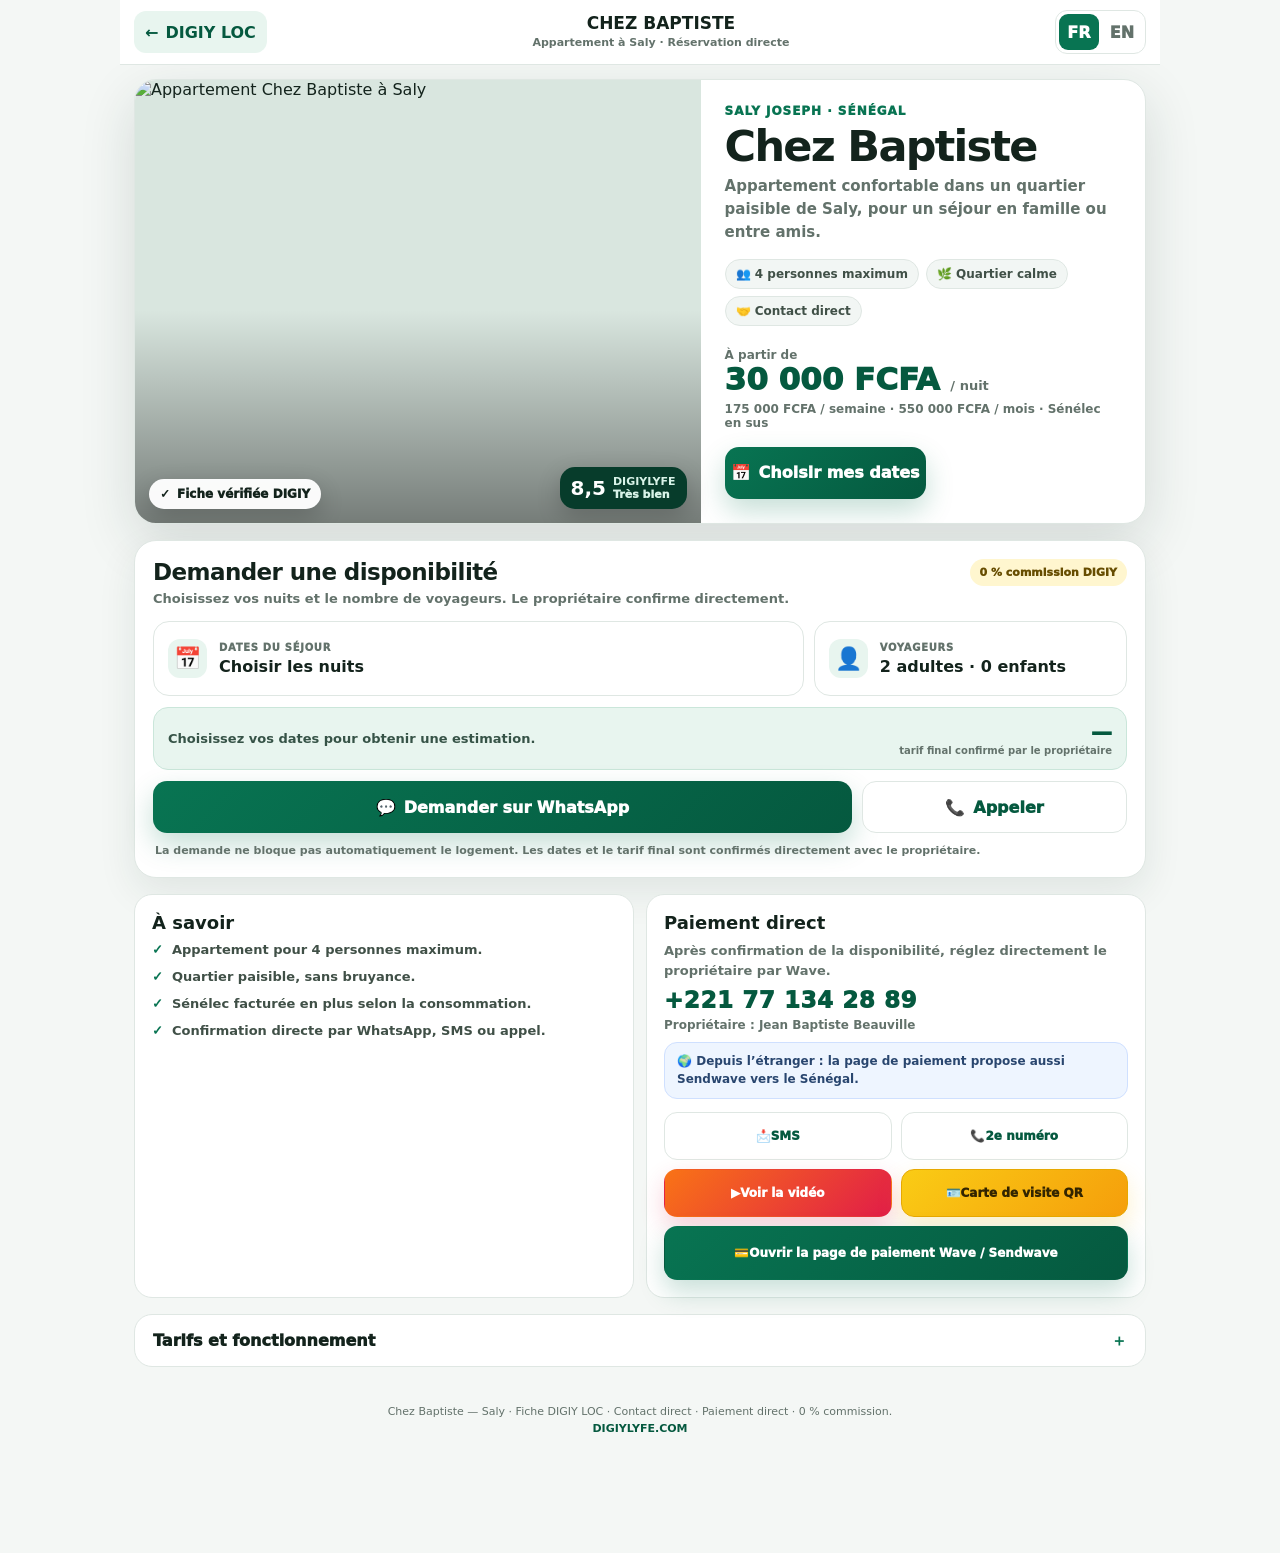
==== chez-baptiste-saly-final-calendrier-paiement.html @ c3c6b11c "Add files via upload" ====
<!DOCTYPE html>
<html lang="fr">
<head>
  <meta charset="utf-8">
  <meta name="viewport" content="width=device-width, initial-scale=1, viewport-fit=cover">
  <meta name="theme-color" content="#073c2b">
  <meta name="description" content="Chez Baptiste à Saly : appartement calme pour 4 personnes maximum, réservation directe, calendrier de séjour, WhatsApp, Wave et 0 % commission DIGIY.">
  <meta name="robots" content="index, follow">
  <link rel="canonical" href="https://part-chez-baptiste.digiylyfe.com/">
  <meta property="og:type" content="website">
  <meta property="og:url" content="https://part-chez-baptiste.digiylyfe.com/">
  <meta property="og:title" content="Chez Baptiste — Appartement à Saly | DIGIY LOC">
  <meta property="og:description" content="Choisissez vos nuits et contactez directement le propriétaire. 0 % commission DIGIY.">
  <meta property="og:image" content="https://orange-pig-270004.hostingersite.com/wp-content/uploads/2025/06/042-BAPTISTE.png">
  <title>Chez Baptiste — Appartement à Saly | DIGIY LOC</title>

  <style>
    :root{
      --bg:#f4f7f5;
      --paper:#ffffff;
      --ink:#13231c;
      --muted:#63726b;
      --line:#dfe7e3;
      --green:#087452;
      --green-dark:#05593f;
      --green-soft:#e8f5ef;
      --gold:#f5b800;
      --gold-soft:#fff6cf;
      --danger:#b42318;
      --shadow:0 18px 55px rgba(18,51,39,.14);
      --radius:22px;
    }

    *{box-sizing:border-box}
    html{scroll-behavior:smooth}
    body{
      margin:0;
      min-height:100vh;
      font-family:system-ui,-apple-system,BlinkMacSystemFont,"Segoe UI",Roboto,sans-serif;
      color:var(--ink);
      background:var(--bg);
      -webkit-font-smoothing:antialiased;
    }
    body.modal-open{overflow:hidden}
    button,input{font:inherit}
    button{cursor:pointer}
    a{color:inherit}
    img{max-width:100%}

    .page{width:min(100%,1040px);margin:0 auto;padding-bottom:94px}

    .topbar{
      position:sticky;
      top:0;
      z-index:60;
      min-height:64px;
      padding:10px 14px;
      display:flex;
      align-items:center;
      justify-content:space-between;
      gap:12px;
      background:rgba(255,255,255,.96);
      border-bottom:1px solid var(--line);
      backdrop-filter:blur(12px);
    }
    .back-link{
      display:inline-flex;
      align-items:center;
      gap:7px;
      min-height:42px;
      padding:0 11px;
      border-radius:12px;
      text-decoration:none;
      font-weight:900;
      color:var(--green-dark);
      background:var(--green-soft);
    }
    .brand{min-width:0;text-align:center}
    .brand strong{display:block;font-size:17px;line-height:1.05}
    .brand span{display:block;margin-top:3px;color:var(--muted);font-size:11px;font-weight:750;white-space:nowrap;overflow:hidden;text-overflow:ellipsis}
    .lang-switch{display:inline-flex;gap:3px;padding:3px;border:1px solid var(--line);border-radius:12px;background:#fff}
    .lang-btn{min-width:40px;min-height:36px;border:0;border-radius:9px;background:transparent;color:var(--muted);font-weight:950}
    .lang-btn.active{background:var(--green);color:#fff}

    main{padding:14px}

    .hero{
      overflow:hidden;
      display:grid;
      grid-template-columns:minmax(0,1.12fr) minmax(320px,.88fr);
      border:1px solid var(--line);
      border-radius:var(--radius);
      background:var(--paper);
      box-shadow:var(--shadow);
    }
    .hero-media{position:relative;min-height:430px;background:#d9e6df}
    .hero-media img{width:100%;height:100%;object-fit:cover;display:block}
    .photo-shade{position:absolute;inset:0;background:linear-gradient(180deg,transparent 52%,rgba(0,0,0,.46))}
    .photo-badges{position:absolute;left:14px;right:14px;bottom:14px;display:flex;align-items:end;justify-content:space-between;gap:10px}
    .badge{
      display:inline-flex;
      align-items:center;
      gap:7px;
      padding:8px 11px;
      border-radius:999px;
      font-size:12px;
      font-weight:950;
      background:rgba(255,255,255,.96);
      color:var(--ink);
      box-shadow:0 8px 24px rgba(0,0,0,.2);
    }
    .score-badge{border-radius:15px;background:#073c2b;color:#fff}
    .score-badge strong{font-size:20px;line-height:1}
    .score-badge span{font-size:11px;color:#d8f3e8}

    .hero-copy{padding:24px;display:flex;flex-direction:column}
    .eyebrow{margin:0;color:var(--green);font-size:12px;font-weight:950;text-transform:uppercase;letter-spacing:.08em}
    h1{margin:7px 0 6px;font-size:clamp(30px,4vw,43px);line-height:1.02;letter-spacing:-.04em}
    .subtitle{margin:0;color:var(--muted);font-size:15px;line-height:1.55;font-weight:680}
    .meta-line{display:flex;flex-wrap:wrap;gap:7px;margin-top:14px}
    .meta-pill{padding:7px 10px;border-radius:999px;background:#f2f6f4;border:1px solid var(--line);font-size:12px;font-weight:820;color:#405047}

    .price-box{margin-top:auto;padding-top:22px}
    .from-label{color:var(--muted);font-size:12px;font-weight:850}
    .main-price{margin-top:2px;font-size:31px;line-height:1;font-weight:1000;color:var(--green-dark)}
    .main-price small{font-size:13px;color:var(--muted);font-weight:800}
    .package-line{margin-top:7px;color:var(--muted);font-size:12px;font-weight:750}

    .primary-btn,.secondary-btn{
      min-height:52px;
      border:0;
      border-radius:14px;
      display:inline-flex;
      align-items:center;
      justify-content:center;
      gap:8px;
      text-decoration:none;
      font-weight:950;
    }
    .primary-btn{margin-top:17px;background:linear-gradient(135deg,var(--green),var(--green-dark));color:#fff;box-shadow:0 12px 28px rgba(8,116,82,.23)}
    .secondary-btn{background:#fff;color:var(--green-dark);border:1px solid var(--line)}

    .booking-card{
      margin-top:16px;
      padding:18px;
      border:1px solid var(--line);
      border-radius:var(--radius);
      background:var(--paper);
      box-shadow:0 14px 38px rgba(18,51,39,.09);
    }
    .section-title{display:flex;align-items:start;justify-content:space-between;gap:12px;margin-bottom:13px}
    .section-title h2{margin:0;font-size:23px;letter-spacing:-.025em}
    .section-title p{margin:5px 0 0;color:var(--muted);font-size:13px;line-height:1.45;font-weight:680}
    .direct-badge{flex:0 0 auto;padding:7px 10px;border-radius:999px;background:var(--gold-soft);color:#674d00;font-size:11px;font-weight:950}

    .booking-grid{display:grid;grid-template-columns:1.35fr .65fr;gap:10px}
    .booking-field{
      min-height:75px;
      padding:12px 14px;
      display:flex;
      align-items:center;
      gap:12px;
      border:1px solid var(--line);
      border-radius:16px;
      background:#fff;
      color:var(--ink);
      text-align:left;
    }
    .booking-field:hover,.booking-field:focus-visible{border-color:#8eb9a8;outline:none;background:#fbfdfc}
    .field-icon{width:39px;height:39px;display:grid;place-items:center;flex:0 0 auto;border-radius:12px;background:var(--green-soft);font-size:22px}
    .field-copy{min-width:0;flex:1}
    .field-label{display:block;color:var(--muted);font-size:10px;font-weight:950;text-transform:uppercase;letter-spacing:.07em;margin-bottom:4px}
    .field-value{display:block;font-size:16px;font-weight:900;white-space:nowrap;overflow:hidden;text-overflow:ellipsis}

    .estimate{
      margin-top:11px;
      padding:13px 14px;
      display:flex;
      align-items:center;
      justify-content:space-between;
      gap:12px;
      border-radius:15px;
      background:var(--green-soft);
      border:1px solid #cae6da;
    }
    .estimate-copy{color:#365347;font-size:13px;line-height:1.4;font-weight:750}
    .estimate-price{white-space:nowrap;color:var(--green-dark);font-size:21px;font-weight:1000;text-align:right}
    .estimate-price small{display:block;color:var(--muted);font-size:10px;font-weight:800}

    .action-row{display:grid;grid-template-columns:1.45fr .55fr;gap:10px;margin-top:11px}
    .action-row .primary-btn{margin:0}
    .action-row .secondary-btn{min-height:52px}
    .booking-note{margin:10px 2px 0;color:var(--muted);font-size:11px;line-height:1.45;font-weight:700}

    .compact-grid{display:grid;grid-template-columns:repeat(2,minmax(0,1fr));gap:12px;margin-top:16px}
    .compact-card{padding:17px;border:1px solid var(--line);border-radius:18px;background:#fff}
    .compact-card h2{margin:0 0 8px;font-size:18px}
    .clean-list{margin:0;padding:0;list-style:none;display:grid;gap:8px}
    .clean-list li{display:flex;align-items:flex-start;gap:9px;color:#405047;font-size:13px;line-height:1.45;font-weight:720}
    .clean-list li::before{content:"✓";color:var(--green);font-weight:1000}
    .wave-number{margin-top:7px;font-size:23px;font-weight:1000;color:var(--green-dark);letter-spacing:.025em}
    .owner-line{margin-top:5px;color:var(--muted);font-size:12px;font-weight:750}
    .small-actions{display:grid;grid-template-columns:repeat(2,minmax(0,1fr));gap:9px;margin-top:13px}
    .small-actions a{min-height:48px;padding:8px 10px;border:1px solid var(--line);border-radius:13px;background:#fff;text-decoration:none;display:flex;align-items:center;justify-content:center;text-align:center;color:var(--green-dark);font-size:12px;font-weight:950;transition:transform .16s ease,filter .16s ease,box-shadow .16s ease}
    .small-actions a:hover{transform:translateY(-1px);filter:brightness(1.03)}
    .small-actions .video-action{background:linear-gradient(135deg,#f97316,#e11d48);border-color:transparent;color:#fff;box-shadow:0 10px 24px rgba(225,29,72,.20)}
    .small-actions .card-action{background:linear-gradient(135deg,#facc15,#f59e0b);border-color:#e7a800;color:#332500;box-shadow:0 10px 24px rgba(245,184,0,.20)}
.small-actions .payment-action{
  grid-column:1/-1;
  min-height:54px;
  background:linear-gradient(135deg,#087452,#05593f);
  border-color:transparent;
  color:#fff;
  box-shadow:0 12px 26px rgba(8,116,82,.22);
}
.international-note{
  margin-top:10px;
  padding:10px 12px;
  border-radius:13px;
  background:#eef5ff;
  border:1px solid #cfe0ff;
  color:#29466f;
  font-size:12px;
  line-height:1.45;
  font-weight:780;
}


    details.more{
      margin-top:16px;
      border:1px solid var(--line);
      border-radius:18px;
      background:#fff;
      overflow:hidden;
    }
    details.more summary{padding:16px 18px;cursor:pointer;font-weight:950;list-style:none}
    details.more summary::-webkit-details-marker{display:none}
    details.more summary::after{content:"＋";float:right;color:var(--green)}
    details.more[open] summary::after{content:"−"}
    .more-body{padding:0 18px 17px;color:var(--muted);font-size:13px;line-height:1.6}

    footer{padding:22px 14px;color:var(--muted);font-size:11px;line-height:1.55;text-align:center}
    footer a{color:var(--green-dark);font-weight:900;text-decoration:none}

    .modal-overlay{
      position:fixed;inset:0;z-index:1000;
      display:flex;align-items:center;justify-content:center;
      padding:12px;background:rgba(12,24,19,.66);
      backdrop-filter:blur(3px);-webkit-backdrop-filter:blur(3px);
    }
    .modal-overlay[hidden]{display:none!important}
    .sheet{
      position:relative;
      width:min(760px,calc(100% - 4px));
      max-height:min(92vh,880px);
      border-radius:25px;
      overflow:hidden;
      background:#fff;
      color:var(--ink);
      box-shadow:0 28px 90px rgba(0,0,0,.38);
    }
    .sheet-head{display:flex;align-items:center;justify-content:space-between;gap:12px;padding:16px 18px;border-bottom:1px solid var(--line);background:#fff}
    .sheet-head h2{margin:0;font-size:25px;letter-spacing:-.03em}
    .close-btn{width:40px;height:40px;border:0;border-radius:999px;background:#edf3f0;color:#294139;font-size:23px;font-weight:900}
    .calendar-nav{display:flex;align-items:center;justify-content:space-between;gap:12px;padding:10px 16px 0}
    .nav-btn{width:43px;height:43px;border:1px solid var(--line);border-radius:12px;background:#fff;color:var(--green-dark);font-size:22px;font-weight:900}
    .calendar-help{color:var(--muted);font-size:12px;font-weight:780;text-align:center}
    .calendar-scroll{overflow:auto;max-height:calc(92vh - 208px);padding:8px 16px 122px}
    .month{margin:10px 0 28px}
    .month-title{margin:0 0 12px;font-size:23px;text-transform:capitalize}
    .weekdays,.days{display:grid;grid-template-columns:repeat(7,1fr)}
    .weekdays{padding-bottom:7px;border-bottom:1px solid #edf1ef;color:#727e78;font-size:12px;font-weight:900;text-align:center}
    .weekday{padding:7px 0}
    .day{position:relative;min-height:49px;border:0;background:transparent;color:#14221c;font-size:16px;font-weight:850}
    .day:not(:disabled):hover{background:#eef7f3;border-radius:12px}
    .day:disabled{color:#b9c0bc;cursor:not-allowed}
    .day.empty{visibility:hidden}
    .day.in-range{background:#e5f4ee;border-radius:0}
    .day.range-start,.day.range-end{background:linear-gradient(135deg,var(--green),var(--green-dark));color:#fff;border-radius:12px;z-index:1}
    .day.today::after{content:"";position:absolute;left:50%;bottom:5px;transform:translateX(-50%);width:5px;height:5px;border-radius:50%;background:var(--gold)}
    .day.range-start.today::after,.day.range-end.today::after{background:#fff}
    .sheet-foot{position:absolute;left:0;right:0;bottom:0;z-index:5;padding:12px 16px calc(12px + env(safe-area-inset-bottom));border-top:1px solid var(--line);background:rgba(255,255,255,.98);box-shadow:0 -10px 30px rgba(0,0,0,.08)}
    .range-summary{min-height:24px;margin-bottom:8px;text-align:center;font-size:15px;font-weight:920}
    .confirm-btn{width:100%;min-height:58px;border:0;border-radius:14px;background:linear-gradient(135deg,var(--green),var(--green-dark));color:#fff;font-size:18px;font-weight:950}
    .confirm-btn:disabled{opacity:.45;cursor:not-allowed}
    .nav-btn:disabled{opacity:.35;cursor:not-allowed}

    .guest-body{padding:8px 18px 108px}
    .guest-row{display:flex;align-items:center;justify-content:space-between;gap:16px;padding:19px 0;border-bottom:1px solid #edf1ef}
    .guest-title{font-size:17px;font-weight:930}
    .guest-note{margin-top:3px;color:var(--muted);font-size:12px}
    .stepper{display:flex;align-items:center;gap:13px}
    .step-btn{width:40px;height:40px;border:1px solid #b9cbc2;border-radius:999px;background:#fff;color:var(--green-dark);font-size:23px;line-height:1}
    .step-btn:disabled{opacity:.35;cursor:not-allowed}
    .step-value{min-width:24px;text-align:center;font-size:18px;font-weight:950}

    .mobile-bar{display:none}

    @media(max-width:800px){
      .hero{grid-template-columns:1fr}
      .hero-media{min-height:360px}
      .hero-copy{padding:20px}
      .price-box{padding-top:18px}
    }
    @media(max-width:620px){
      .page{padding-bottom:105px}
      .topbar{padding:9px 10px}.brand span{max-width:150px}.back-link{font-size:12px;padding:0 9px}
      main{padding:10px}
      .hero-media{min-height:315px}
      .hero-copy{padding:17px}
      h1{font-size:31px}
      .booking-card{padding:14px}
      .booking-grid,.action-row,.compact-grid{grid-template-columns:1fr}
      .estimate{align-items:flex-start;flex-direction:column}
      .estimate-price{text-align:left}
      .small-actions{grid-template-columns:1fr 1fr}
      .modal-overlay{padding:0;align-items:flex-end}
      .sheet{width:100%;height:100dvh;max-height:none;border-radius:23px 23px 0 0;margin:0}
      .calendar-scroll{max-height:calc(100dvh - 208px)}
      .month-title{font-size:22px}.day{min-height:47px}
      .mobile-bar{
        position:fixed;left:0;right:0;bottom:0;z-index:55;
        display:flex;align-items:center;justify-content:space-between;gap:12px;
        padding:10px 12px calc(10px + env(safe-area-inset-bottom));
        background:rgba(255,255,255,.97);border-top:1px solid var(--line);box-shadow:0 -10px 30px rgba(0,0,0,.12)
      }
      .mobile-price{font-size:18px;font-weight:1000;color:var(--green-dark)}
      .mobile-price small{display:block;color:var(--muted);font-size:10px}
      .mobile-bar button{min-height:48px;padding:0 18px;border:0;border-radius:13px;background:var(--green);color:#fff;font-weight:950}
    }
  </style>
</head>
<body>
  <div class="page">
    <header class="topbar">
      <a class="back-link" href="https://loc.digiylyfe.com/#results" aria-label="Retour à DIGIY LOC">← <span data-i18n="back">DIGIY LOC</span></a>
      <div class="brand">
        <strong>CHEZ BAPTISTE</strong>
        <span data-i18n="brandSub">Appartement à Saly · Réservation directe</span>
      </div>
      <div class="lang-switch" role="group" aria-label="Language">
        <button class="lang-btn active" type="button" data-lang="fr" aria-pressed="true">FR</button>
        <button class="lang-btn" type="button" data-lang="en" aria-pressed="false">EN</button>
      </div>
    </header>

    <main>
      <section class="hero" aria-labelledby="pageTitle">
        <div class="hero-media">
          <img src="https://orange-pig-270004.hostingersite.com/wp-content/uploads/2025/06/042-BAPTISTE.png" alt="Appartement Chez Baptiste à Saly">
          <div class="photo-shade" aria-hidden="true"></div>
          <div class="photo-badges">
            <span class="badge">✓ <span data-i18n="verified">Fiche vérifiée DIGIY</span></span>
            <span class="badge score-badge"><strong data-i18n="score">8,5</strong><span><b>DIGIYLYFE</b><br><span data-i18n="scoreLabel">Très bien</span></span></span>
          </div>
        </div>

        <div class="hero-copy">
          <p class="eyebrow" data-i18n="location">Saly Joseph · Sénégal</p>
          <h1 id="pageTitle">Chez Baptiste</h1>
          <p class="subtitle" data-i18n="intro">Appartement confortable dans un quartier paisible de Saly, pour un séjour en famille ou entre amis.</p>

          <div class="meta-line">
            <span class="meta-pill" data-i18n="capacity">👥 4 personnes maximum</span>
            <span class="meta-pill" data-i18n="quiet">🌿 Quartier calme</span>
            <span class="meta-pill" data-i18n="direct">🤝 Contact direct</span>
          </div>

          <div class="price-box">
            <div class="from-label" data-i18n="from">À partir de</div>
            <div class="main-price">30 000 FCFA <small data-i18n="perNight">/ nuit</small></div>
            <div class="package-line" data-i18n="packages">175 000 FCFA / semaine · 550 000 FCFA / mois · Sénélec en sus</div>
            <button class="primary-btn" id="heroDateBtn" type="button">📅 <span data-i18n="chooseDates">Choisir mes dates</span></button>
          </div>
        </div>
      </section>

      <section class="booking-card" id="booking" aria-labelledby="bookingTitle">
        <div class="section-title">
          <div>
            <h2 id="bookingTitle" data-i18n="bookingTitle">Demander une disponibilité</h2>
            <p data-i18n="bookingSub">Choisissez vos nuits et le nombre de voyageurs. Le propriétaire confirme directement.</p>
          </div>
          <span class="direct-badge" data-i18n="commission">0 % commission DIGIY</span>
        </div>

        <div class="booking-grid">
          <button class="booking-field" id="dateTrigger" type="button" aria-haspopup="dialog">
            <span class="field-icon" aria-hidden="true">📅</span>
            <span class="field-copy">
              <span class="field-label" data-i18n="datesLabel">Dates du séjour</span>
              <span class="field-value" id="dateValue" data-i18n="datesPlaceholder">Choisir les nuits</span>
            </span>
          </button>

          <button class="booking-field" id="guestTrigger" type="button" aria-haspopup="dialog">
            <span class="field-icon" aria-hidden="true">👤</span>
            <span class="field-copy">
              <span class="field-label" data-i18n="guestsLabel">Voyageurs</span>
              <span class="field-value" id="guestValue">2 adultes · 0 enfant</span>
            </span>
          </button>
        </div>

        <div class="estimate" aria-live="polite">
          <div class="estimate-copy" id="estimateCopy" data-i18n="estimateEmpty">Choisissez vos dates pour obtenir une estimation.</div>
          <div class="estimate-price" id="estimatePrice">—<small data-i18n="estimateNote">tarif final confirmé par le propriétaire</small></div>
        </div>

        <div class="action-row">
          <a class="primary-btn" id="bookingWhatsApp" href="https://wa.me/221771342889">💬 <span data-i18n="requestWhatsApp">Demander sur WhatsApp</span></a>
          <a class="secondary-btn" href="tel:+221771342889">📞 <span data-i18n="call">Appeler</span></a>
        </div>
        <p class="booking-note" data-i18n="availabilityNote">La demande ne bloque pas automatiquement le logement. Les dates et le tarif final sont confirmés directement avec le propriétaire.</p>
      </section>

      <section class="compact-grid" aria-label="Informations essentielles">
        <article class="compact-card">
          <h2 data-i18n="knowTitle">À savoir</h2>
          <ul class="clean-list">
            <li data-i18n="knowOne">Appartement pour 4 personnes maximum.</li>
            <li data-i18n="knowTwo">Quartier paisible, sans bruyance.</li>
            <li data-i18n="knowThree">Sénélec facturée en plus selon la consommation.</li>
            <li data-i18n="knowFour">Confirmation directe par WhatsApp, SMS ou appel.</li>
          </ul>
        </article>

        <article class="compact-card">
  <h2 data-i18n="paymentTitle">Paiement direct</h2>
  <div data-i18n="paymentCopy" style="color:var(--muted);font-size:13px;line-height:1.5;font-weight:720">Après confirmation de la disponibilité, réglez directement le propriétaire par Wave.</div>
  <div class="wave-number">+221 77 134 28 89</div>
  <div class="owner-line" data-i18n="owner">Propriétaire : Jean Baptiste Beauville</div>
  <div class="international-note" data-i18n="internationalNote">🌍 Depuis l’étranger : la page de paiement propose aussi Sendwave vers le Sénégal.</div>
  <div class="small-actions">
    <a href="sms:+221771342889">📩 <span data-i18n="sms">SMS</span></a>
    <a href="tel:+221778765785">📞 <span data-i18n="secondPhone">2e numéro</span></a>
    <a class="video-action" href="https://drive.google.com/file/d/1oEVpt1R7fWBAJnKZlPu_fp2gqS-Z1kni/view?usp=sharing" target="_blank" rel="noopener">▶️ <span data-i18n="video">Voir la vidéo</span></a>
    <a class="card-action" href="https://part-chez-baptiste.digiylyfe.com/carte-chez-baptiste-qr.png" target="_blank" rel="noopener">🪪 <span data-i18n="businessCard">Carte de visite</span></a>
    <a class="payment-action" id="paymentPageLink" href="paiement-wave.html">💳 <span data-i18n="openPayment">Ouvrir la page de paiement Wave / Sendwave</span></a>
  </div>
</article>
      </section>

      <details class="more">
        <summary data-i18n="moreTitle">Tarifs et fonctionnement</summary>
        <div class="more-body" data-i18n-html="moreBody">
          <strong>Tarifs indicatifs :</strong> 30 000 FCFA la nuit, 175 000 FCFA la semaine et 550 000 FCFA le mois. La Sénélec reste en sus selon la consommation. Le calendrier prépare une demande : le propriétaire confirme ensuite la disponibilité et le montant final.
        </div>
      </details>
    </main>

    <footer>
      <span data-i18n="footer">Chez Baptiste — Saly · Fiche DIGIY LOC · Contact direct · Paiement direct · 0 % commission.</span><br>
      <a href="https://digiylyfe.com/">DIGIYLYFE.COM</a>
    </footer>
  </div>

  <div class="modal-overlay" id="calendarDialog" hidden role="dialog" aria-modal="true" aria-labelledby="calendarTitle">
    <section class="sheet">
    <div class="sheet-head">
      <h2 id="calendarTitle" data-i18n="calendarTitle">Choisir des dates</h2>
      <button class="close-btn" id="calendarClose" type="button" aria-label="Fermer">×</button>
    </div>
    <div class="calendar-nav">
      <button class="nav-btn" id="prevMonth" type="button" aria-label="Mois précédent">‹</button>
      <div class="calendar-help" data-i18n="calendarHelp">Premier clic : arrivée + 1 nuit. Deuxième clic : prolongez le séjour.</div>
      <button class="nav-btn" id="nextMonth" type="button" aria-label="Mois suivant">›</button>
    </div>
    <div class="calendar-scroll" id="calendarScroll">
      <div id="calendarMonths"></div>
    </div>
    <div class="sheet-foot">
      <div class="range-summary" id="rangeSummary" data-i18n="datesPlaceholder">Choisir les nuits</div>
      <button class="confirm-btn" id="calendarConfirm" type="button" data-i18n="confirmDates">Choisir ces dates</button>
    </div>
    </section>
  </div>

  <div class="modal-overlay" id="guestDialog" hidden role="dialog" aria-modal="true" aria-labelledby="guestTitle">
    <section class="sheet">
    <div class="sheet-head">
      <h2 id="guestTitle" data-i18n="guestTitle">Voyageurs</h2>
      <button class="close-btn" id="guestClose" type="button" aria-label="Fermer">×</button>
    </div>
    <div class="guest-body">
      <div class="guest-row">
        <div><div class="guest-title" data-i18n="adults">Adultes</div><div class="guest-note" data-i18n="adultsNote">13 ans ou plus</div></div>
        <div class="stepper"><button class="step-btn" id="adultMinus" type="button">−</button><span class="step-value" id="adultValue">2</span><button class="step-btn" id="adultPlus" type="button">+</button></div>
      </div>
      <div class="guest-row">
        <div><div class="guest-title" data-i18n="children">Enfants</div><div class="guest-note" data-i18n="childrenNote">De 0 à 12 ans</div></div>
        <div class="stepper"><button class="step-btn" id="childMinus" type="button">−</button><span class="step-value" id="childValue">0</span><button class="step-btn" id="childPlus" type="button">+</button></div>
      </div>
    </div>
    <div class="sheet-foot">
      <div class="range-summary" id="guestSummary"></div>
      <button class="confirm-btn" id="guestConfirm" type="button" data-i18n="confirmGuests">Valider</button>
    </div>
    </section>
  </div>

  <div class="mobile-bar">
    <div class="mobile-price">30 000 FCFA<small data-i18n="mobilePerNight">par nuit</small></div>
    <button id="mobileDateBtn" type="button" data-i18n="chooseDates">Choisir mes dates</button>
  </div>

  <script>
  (() => {
    "use strict";

    const OWNER_WA = "221771342889";
    const MAX_GUESTS = 4;

    const translations = {
      fr:{
        pageTitle:"Chez Baptiste — Appartement à Saly | DIGIY LOC",
        back:"DIGIY LOC",brandSub:"Appartement à Saly · Réservation directe",
        verified:"Fiche vérifiée DIGIY",score:"8,5",scoreLabel:"Très bien",
        location:"Saly Joseph · Sénégal",intro:"Appartement confortable dans un quartier paisible de Saly, pour un séjour en famille ou entre amis.",
        capacity:"👥 4 personnes maximum",quiet:"🌿 Quartier calme",direct:"🤝 Contact direct",
        from:"À partir de",perNight:"/ nuit",packages:"175 000 FCFA / semaine · 550 000 FCFA / mois · Sénélec en sus",chooseDates:"Choisir mes dates",
        bookingTitle:"Demander une disponibilité",bookingSub:"Choisissez vos nuits et le nombre de voyageurs. Le propriétaire confirme directement.",commission:"0 % commission DIGIY",
        datesLabel:"Dates du séjour",datesPlaceholder:"Choisir les nuits",guestsLabel:"Voyageurs",
        estimateEmpty:"Choisissez vos dates pour obtenir une estimation.",estimateNote:"tarif final confirmé par le propriétaire",
        requestWhatsApp:"Demander sur WhatsApp",call:"Appeler",availabilityNote:"La demande ne bloque pas automatiquement le logement. Les dates et le tarif final sont confirmés directement avec le propriétaire.",
        knowTitle:"À savoir",knowOne:"Appartement pour 4 personnes maximum.",knowTwo:"Quartier paisible, sans bruyance.",knowThree:"Sénélec facturée en plus selon la consommation.",knowFour:"Confirmation directe par WhatsApp, SMS ou appel.",
        paymentTitle:"Paiement direct",paymentCopy:"Après confirmation de la disponibilité, réglez directement le propriétaire par Wave.",internationalNote:"🌍 Depuis l’étranger : la page de paiement propose aussi Sendwave vers le Sénégal.",openPayment:"Ouvrir la page de paiement Wave / Sendwave",owner:"Propriétaire : Jean Baptiste Beauville",sms:"SMS",secondPhone:"2e numéro",video:"Voir la vidéo",businessCard:"Carte de visite QR",
        moreTitle:"Tarifs et fonctionnement",moreBody:"<strong>Tarifs indicatifs :</strong> 30 000 FCFA la nuit, 175 000 FCFA la semaine et 550 000 FCFA le mois. La Sénélec reste en sus selon la consommation. Le calendrier prépare une demande : le propriétaire confirme ensuite la disponibilité et le montant final.",
        footer:"Chez Baptiste — Saly · Fiche DIGIY LOC · Contact direct · Paiement direct · 0 % commission.",
        calendarTitle:"Choisir des dates",calendarHelp:"Premier clic : arrivée + 1 nuit. Deuxième clic : prolongez le séjour.",confirmDates:"Choisir ces dates",
        guestTitle:"Voyageurs",adults:"Adultes",adultsNote:"13 ans ou plus",children:"Enfants",childrenNote:"De 0 à 12 ans",confirmGuests:"Valider",
        adultOne:"adulte",adultMany:"adultes",childOne:"enfant",childMany:"enfants",nightOne:"nuit",nightMany:"nuits",
        estimateFor:"Estimation pour",stay:"Séjour",travellers:"Voyageurs",whatsappIntro:"Bonjour, je souhaite vérifier la disponibilité de Chez Baptiste à Saly.",
        mobilePerNight:"par nuit"
      },
      en:{
        pageTitle:"Chez Baptiste — Apartment in Saly | DIGIY LOC",
        back:"DIGIY LOC",brandSub:"Apartment in Saly · Direct booking",
        verified:"DIGIY verified listing",score:"8.5",scoreLabel:"Very good",
        location:"Saly Joseph · Senegal",intro:"A comfortable apartment in a peaceful area of Saly, for a stay with family or friends.",
        capacity:"👥 Up to 4 guests",quiet:"🌿 Quiet area",direct:"🤝 Direct contact",
        from:"From",perNight:"/ night",packages:"175,000 FCFA / week · 550,000 FCFA / month · Electricity extra",chooseDates:"Choose my dates",
        bookingTitle:"Check availability",bookingSub:"Choose your nights and number of guests. The owner confirms directly.",commission:"0% DIGIY commission",
        datesLabel:"Stay dates",datesPlaceholder:"Choose your nights",guestsLabel:"Guests",
        estimateEmpty:"Choose your dates to see an estimate.",estimateNote:"final price confirmed by the owner",
        requestWhatsApp:"Ask on WhatsApp",call:"Call",availabilityNote:"This enquiry does not automatically block the apartment. Dates and the final price are confirmed directly with the owner.",
        knowTitle:"Good to know",knowOne:"Apartment for up to 4 guests.",knowTwo:"Peaceful area, without disturbance.",knowThree:"Electricity is charged separately based on consumption.",knowFour:"Direct confirmation by WhatsApp, SMS or phone.",
        paymentTitle:"Direct payment",paymentCopy:"After availability is confirmed, pay the owner directly by Wave.",internationalNote:"🌍 From abroad: the payment page also offers Sendwave to Senegal.",openPayment:"Open Wave / Sendwave payment page",owner:"Owner: Jean Baptiste Beauville",sms:"SMS",secondPhone:"2nd number",video:"Watch video",businessCard:"QR business card",
        moreTitle:"Rates and how it works",moreBody:"<strong>Indicative rates:</strong> 30,000 FCFA per night, 175,000 FCFA per week and 550,000 FCFA per month. Electricity remains extra according to consumption. The calendar prepares an enquiry; the owner then confirms availability and the final amount.",
        footer:"Chez Baptiste — Saly · DIGIY LOC listing · Direct contact · Direct payment · 0% commission.",
        calendarTitle:"Choose dates",calendarHelp:"First tap: check-in + 1 night. Second tap: extend the stay.",confirmDates:"Choose these dates",
        guestTitle:"Guests",adults:"Adults",adultsNote:"Age 13 or older",children:"Children",childrenNote:"Age 0 to 12",confirmGuests:"Apply",
        adultOne:"adult",adultMany:"adults",childOne:"child",childMany:"children",nightOne:"night",nightMany:"nights",
        estimateFor:"Estimate for",stay:"Stay",travellers:"Guests",whatsappIntro:"Hello, I would like to check the availability of Chez Baptiste in Saly.",
        mobilePerNight:"per night"
      }
    };

    const $ = id => document.getElementById(id);
    const els = {
      langButtons:[...document.querySelectorAll(".lang-btn")],
      calendar:$('calendarDialog'),calendarClose:$('calendarClose'),calendarMonths:$('calendarMonths'),calendarScroll:$('calendarScroll'),prevMonth:$('prevMonth'),nextMonth:$('nextMonth'),rangeSummary:$('rangeSummary'),calendarConfirm:$('calendarConfirm'),
      dateTrigger:$('dateTrigger'),heroDateBtn:$('heroDateBtn'),mobileDateBtn:$('mobileDateBtn'),dateValue:$('dateValue'),
      guestDialog:$('guestDialog'),guestTrigger:$('guestTrigger'),guestClose:$('guestClose'),guestConfirm:$('guestConfirm'),guestSummary:$('guestSummary'),guestValue:$('guestValue'),adultMinus:$('adultMinus'),adultPlus:$('adultPlus'),childMinus:$('childMinus'),childPlus:$('childPlus'),adultValue:$('adultValue'),childValue:$('childValue'),
      estimateCopy:$('estimateCopy'),estimatePrice:$('estimatePrice'),bookingWhatsApp:$('bookingWhatsApp'),paymentPageLink:$('paymentPageLink')
    };

    let currentLang = 'fr';
    let selectedStart = null;
    let selectedEnd = null;
    let selectionPhase = 'start';
    let cursorMonth = startOfMonth(new Date());
    let adults = 2;
    let children = 0;

    function t(key){return translations[currentLang][key] ?? key}
    function dateAtNoon(y,m,d){return new Date(y,m,d,12,0,0,0)}
    function startOfMonth(date){return dateAtNoon(date.getFullYear(),date.getMonth(),1)}
    function addMonths(date,n){return dateAtNoon(date.getFullYear(),date.getMonth()+n,1)}
    function addDays(date,n){return dateAtNoon(date.getFullYear(),date.getMonth(),date.getDate()+n)}
    function today(){const n=new Date();return dateAtNoon(n.getFullYear(),n.getMonth(),n.getDate())}
    function iso(date){if(!date)return'';return `${date.getFullYear()}-${String(date.getMonth()+1).padStart(2,'0')}-${String(date.getDate()).padStart(2,'0')}`}
    function parseISO(value){const [y,m,d]=value.split('-').map(Number);return dateAtNoon(y,m-1,d)}
    function sameDay(a,b){return !!a&&!!b&&iso(a)===iso(b)}
    function dayDiff(a,b){
      const start=Date.UTC(a.getFullYear(),a.getMonth(),a.getDate());
      const end=Date.UTC(b.getFullYear(),b.getMonth(),b.getDate());
      return Math.round((end-start)/86400000);
    }
    function nights(){return selectedStart&&selectedEnd?Math.max(0,dayDiff(selectedStart,selectedEnd)):0}
    function locale(){return currentLang==='fr'?'fr-FR':'en-GB'}
    function formatShort(date){return new Intl.DateTimeFormat(locale(),{weekday:'short',day:'numeric',month:'short'}).format(date).replace(/\.$/,'')}
    function formatLong(date){return new Intl.DateTimeFormat(locale(),{weekday:'short',day:'numeric',month:'short',year:'numeric'}).format(date).replace(/\.$/,'')}
    function monthName(date){return new Intl.DateTimeFormat(locale(),{month:'long',year:'numeric'}).format(date)}
    function plural(n,one,many){return `${n} ${n===1?one:many}`}
    function openDialog(dialog){
      if(!dialog)return;
      document.body.classList.add('modal-open');
      dialog.hidden=false;
      requestAnimationFrame(()=>{
        const focusable=dialog.querySelector('button:not(:disabled),a[href],input,select');
        if(focusable)focusable.focus({preventScroll:true});
      });
    }
    function closeDialog(dialog){
      if(!dialog)return;
      dialog.hidden=true;
      if(document.querySelectorAll('.modal-overlay:not([hidden])').length===0){
        document.body.classList.remove('modal-open');
      }
    }

    function estimatePrice(n){
      let remaining=n,total=0;
      const months=Math.floor(remaining/30);total+=months*550000;remaining%=30;
      const weeks=Math.floor(remaining/7);total+=weeks*175000;remaining%=7;
      total+=remaining*30000;
      return total;
    }
    function money(value){return new Intl.NumberFormat('fr-FR').format(value)+' FCFA'}

    function updateGuests(){
      const total=adults+children;
      const text=`${plural(adults,t('adultOne'),t('adultMany'))} · ${plural(children,t('childOne'),t('childMany'))}`;
      els.guestValue.textContent=text;
      els.guestSummary.textContent=`${text} · ${total}/${MAX_GUESTS}`;
      els.adultValue.textContent=adults;
      els.childValue.textContent=children;
      els.adultMinus.disabled=adults<=1;
      els.childMinus.disabled=children<=0;
      els.adultPlus.disabled=total>=MAX_GUESTS;
      els.childPlus.disabled=total>=MAX_GUESTS;
      updateWhatsApp();
      updatePaymentLink();
    }

    function updateDates(){
      const n=nights();
      if(!selectedStart||!selectedEnd||n<1){
        els.calendarConfirm.disabled=true;
        els.dateValue.textContent=t('datesPlaceholder');
        els.rangeSummary.textContent=t('datesPlaceholder');
        els.estimateCopy.textContent=t('estimateEmpty');
        els.estimatePrice.innerHTML=`—<small>${t('estimateNote')}</small>`;
      }else{
        els.calendarConfirm.disabled=false;
        const duration=plural(n,t('nightOne'),t('nightMany'));
        els.dateValue.textContent=`${formatShort(selectedStart)} – ${formatShort(selectedEnd)} · ${duration}`;
        els.rangeSummary.textContent=`${formatLong(selectedStart)} – ${formatLong(selectedEnd)} · ${duration}`;
        els.estimateCopy.textContent=`${t('estimateFor')} ${duration}`;
        els.estimatePrice.innerHTML=`${money(estimatePrice(n))}<small>${t('estimateNote')}</small>`;
      }
      updateWhatsApp();
      updatePaymentLink();
    }

    function renderCalendar(){
      const weekdayBase=dateAtNoon(2024,0,1);
      const weekdays=Array.from({length:7},(_,i)=>new Intl.DateTimeFormat(locale(),{weekday:'short'}).format(addDays(weekdayBase,i)).replace(/\.$/,''));
      const min=today();
      els.prevMonth.disabled=cursorMonth<=startOfMonth(min);
      let html='';
      for(let offset=0;offset<2;offset++){
        const month=addMonths(cursorMonth,offset);
        const last=dateAtNoon(month.getFullYear(),month.getMonth()+1,0);
        const mondayOffset=(month.getDay()+6)%7;
        html+=`<section class="month"><h3 class="month-title">${monthName(month)}</h3><div class="weekdays">${weekdays.map(w=>`<div class="weekday">${w}</div>`).join('')}</div><div class="days">`;
        for(let i=0;i<mondayOffset;i++)html+='<span class="day empty"></span>';
        for(let d=1;d<=last.getDate();d++){
          const date=dateAtNoon(month.getFullYear(),month.getMonth(),d);
          const disabled=date<min;
          const start=sameDay(date,selectedStart),end=sameDay(date,selectedEnd);
          const between=selectedStart&&selectedEnd&&date>selectedStart&&date<selectedEnd;
          const classes=['day',start?'range-start':'',end?'range-end':'',between?'in-range':'',sameDay(date,min)?'today':''].filter(Boolean).join(' ');
          const selected=start||end?'true':'false';
          html+=`<button class="${classes}" type="button" data-date="${iso(date)}" aria-selected="${selected}" ${disabled?'disabled':''}>${d}</button>`;
        }
        html+='</div></section>';
      }
      els.calendarMonths.innerHTML=html;
      els.calendarMonths.querySelectorAll('button[data-date]').forEach(btn=>btn.addEventListener('click',()=>chooseDate(parseISO(btn.dataset.date))));
      updateDates();
    }

    function chooseDate(date){
      if(selectionPhase==='start'||!selectedStart){
        selectedStart=date;
        selectedEnd=addDays(date,1);
        selectionPhase='end';
      }else if(date<=selectedStart){
        selectedStart=date;
        selectedEnd=addDays(date,1);
        selectionPhase='end';
      }else{
        selectedEnd=date;
        selectionPhase='start';
      }
      renderCalendar();
    }

    function openCalendar(){
      cursorMonth=startOfMonth(selectedStart||today());
      selectionPhase=selectedStart&&selectedEnd?'start':'end';
      renderCalendar();
      openDialog(els.calendar);
      requestAnimationFrame(()=>{els.calendarScroll.scrollTop=0});
    }

    function updateWhatsApp(){
      const n=nights();
      const period=n>0?`${formatLong(selectedStart)} → ${formatLong(selectedEnd)} (${plural(n,t('nightOne'),t('nightMany'))})`:t('datesPlaceholder');
      const guestText=`${plural(adults,t('adultOne'),t('adultMany'))} · ${plural(children,t('childOne'),t('childMany'))}`;
      const total=n>0?money(estimatePrice(n)):'—';
      const message=`${t('whatsappIntro')}\n📅 ${t('stay')}: ${period}\n👥 ${t('travellers')}: ${guestText}\n💰 ${t('estimateFor')}: ${total}\n\nMerci de me confirmer la disponibilité et le tarif final.`;
      els.bookingWhatsApp.href=`https://wa.me/${OWNER_WA}?text=${encodeURIComponent(message)}`;
    }


function updatePaymentLink(){
  if(!els.paymentPageLink) return;
  const params=new URLSearchParams();
  params.set('lang',currentLang);
  params.set('adults',String(adults));
  params.set('children',String(children));
  const n=nights();
  if(selectedStart&&selectedEnd&&n>0){
    params.set('arrival',iso(selectedStart));
    params.set('departure',iso(selectedEnd));
    params.set('nights',String(n));
    params.set('amount',String(estimatePrice(n)));
  }
  els.paymentPageLink.href=`paiement-wave.html?${params.toString()}`;
}

    function applyLanguage(lang){
      currentLang=lang;
      document.documentElement.lang=lang;
      document.title=t('pageTitle');
      document.querySelectorAll('[data-i18n]').forEach(node=>{const key=node.dataset.i18n;if(translations[lang][key]!==undefined)node.textContent=translations[lang][key]});
      document.querySelectorAll('[data-i18n-html]').forEach(node=>{const key=node.dataset.i18nHtml;if(translations[lang][key]!==undefined)node.innerHTML=translations[lang][key]});
      els.langButtons.forEach(btn=>{const active=btn.dataset.lang===lang;btn.classList.toggle('active',active);btn.setAttribute('aria-pressed',String(active))});
      updateGuests();
      renderCalendar();
      updateDates();
      updatePaymentLink();
      try{localStorage.setItem('chezBaptisteLang',lang)}catch(_e){}
    }

    els.langButtons.forEach(btn=>btn.addEventListener('click',()=>applyLanguage(btn.dataset.lang)));
    [els.dateTrigger,els.heroDateBtn,els.mobileDateBtn].forEach(btn=>btn.addEventListener('click',openCalendar));
    els.calendarClose.addEventListener('click',()=>closeDialog(els.calendar));
    els.calendarConfirm.addEventListener('click',()=>{updateDates();closeDialog(els.calendar)});
    els.prevMonth.addEventListener('click',()=>{const candidate=addMonths(cursorMonth,-1);if(candidate>=startOfMonth(today()))cursorMonth=candidate;renderCalendar()});
    els.nextMonth.addEventListener('click',()=>{cursorMonth=addMonths(cursorMonth,1);renderCalendar()});

    els.guestTrigger.addEventListener('click',()=>{updateGuests();openDialog(els.guestDialog)});
    els.guestClose.addEventListener('click',()=>closeDialog(els.guestDialog));
    els.guestConfirm.addEventListener('click',()=>{updateGuests();closeDialog(els.guestDialog)});
    els.adultMinus.addEventListener('click',()=>{adults=Math.max(1,adults-1);updateGuests()});
    els.adultPlus.addEventListener('click',()=>{if(adults+children<MAX_GUESTS)adults++;updateGuests()});
    els.childMinus.addEventListener('click',()=>{children=Math.max(0,children-1);updateGuests()});
    els.childPlus.addEventListener('click',()=>{if(adults+children<MAX_GUESTS)children++;updateGuests()});

    [els.calendar,els.guestDialog].forEach(dialog=>dialog.addEventListener('click',event=>{if(event.target===dialog)closeDialog(dialog)}));

document.addEventListener('keydown',event=>{
  if(event.key!=='Escape') return;
  [els.calendar,els.guestDialog].forEach(dialog=>{
    if(dialog && !dialog.hidden) closeDialog(dialog);
  });
});


    let saved='fr';try{saved=localStorage.getItem('chezBaptisteLang')||'fr'}catch(_e){}
    applyLanguage(saved==='en'?'en':'fr');
  })();
  </script>
</body>
</html>
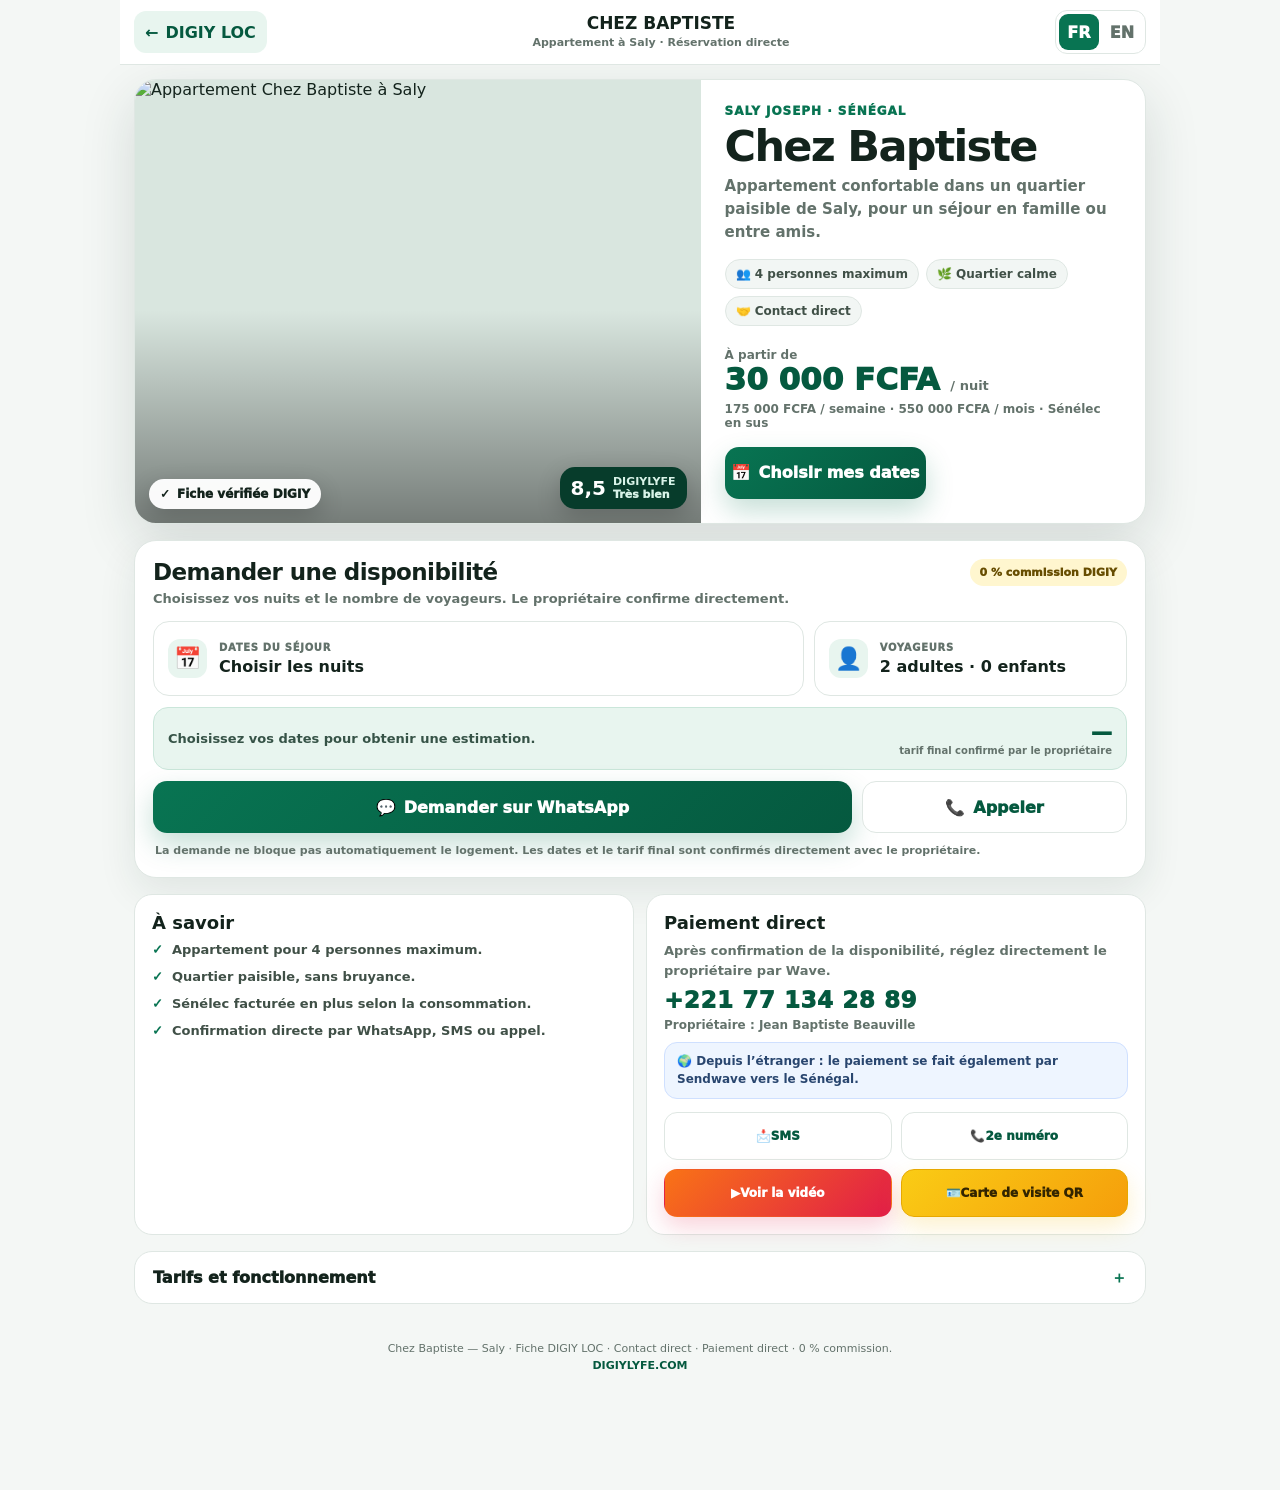
==== commit ab0c4a7c: "Update chez-baptiste-saly-final-calendrier-paiement.html" ====
--- a/chez-baptiste-saly-final-calendrier-paiement.html
+++ b/chez-baptiste-saly-final-calendrier-paiement.html
@@ -26,7 +26,6 @@
       --green-soft:#e8f5ef;
       --gold:#f5b800;
       --gold-soft:#fff6cf;
-      --danger:#b42318;
       --shadow:0 18px 55px rgba(18,51,39,.14);
       --radius:22px;
     }
@@ -205,26 +204,17 @@
     .small-actions a:hover{transform:translateY(-1px);filter:brightness(1.03)}
     .small-actions .video-action{background:linear-gradient(135deg,#f97316,#e11d48);border-color:transparent;color:#fff;box-shadow:0 10px 24px rgba(225,29,72,.20)}
     .small-actions .card-action{background:linear-gradient(135deg,#facc15,#f59e0b);border-color:#e7a800;color:#332500;box-shadow:0 10px 24px rgba(245,184,0,.20)}
-.small-actions .payment-action{
-  grid-column:1/-1;
-  min-height:54px;
-  background:linear-gradient(135deg,#087452,#05593f);
-  border-color:transparent;
-  color:#fff;
-  box-shadow:0 12px 26px rgba(8,116,82,.22);
-}
-.international-note{
-  margin-top:10px;
-  padding:10px 12px;
-  border-radius:13px;
-  background:#eef5ff;
-  border:1px solid #cfe0ff;
-  color:#29466f;
-  font-size:12px;
-  line-height:1.45;
-  font-weight:780;
-}
-
+    .international-note{
+      margin-top:10px;
+      padding:10px 12px;
+      border-radius:13px;
+      background:#eef5ff;
+      border:1px solid #cfe0ff;
+      color:#29466f;
+      font-size:12px;
+      line-height:1.45;
+      font-weight:780;
+    }
 
     details.more{
       margin-top:16px;
@@ -426,19 +416,18 @@
         </article>
 
         <article class="compact-card">
-  <h2 data-i18n="paymentTitle">Paiement direct</h2>
-  <div data-i18n="paymentCopy" style="color:var(--muted);font-size:13px;line-height:1.5;font-weight:720">Après confirmation de la disponibilité, réglez directement le propriétaire par Wave.</div>
-  <div class="wave-number">+221 77 134 28 89</div>
-  <div class="owner-line" data-i18n="owner">Propriétaire : Jean Baptiste Beauville</div>
-  <div class="international-note" data-i18n="internationalNote">🌍 Depuis l’étranger : la page de paiement propose aussi Sendwave vers le Sénégal.</div>
-  <div class="small-actions">
-    <a href="sms:+221771342889">📩 <span data-i18n="sms">SMS</span></a>
-    <a href="tel:+221778765785">📞 <span data-i18n="secondPhone">2e numéro</span></a>
-    <a class="video-action" href="https://drive.google.com/file/d/1oEVpt1R7fWBAJnKZlPu_fp2gqS-Z1kni/view?usp=sharing" target="_blank" rel="noopener">▶️ <span data-i18n="video">Voir la vidéo</span></a>
-    <a class="card-action" href="https://part-chez-baptiste.digiylyfe.com/carte-chez-baptiste-qr.png" target="_blank" rel="noopener">🪪 <span data-i18n="businessCard">Carte de visite</span></a>
-    <a class="payment-action" id="paymentPageLink" href="paiement-wave.html">💳 <span data-i18n="openPayment">Ouvrir la page de paiement Wave / Sendwave</span></a>
-  </div>
-</article>
+          <h2 data-i18n="paymentTitle">Paiement direct</h2>
+          <div data-i18n="paymentCopy" style="color:var(--muted);font-size:13px;line-height:1.5;font-weight:720">Après confirmation de la disponibilité, réglez directement le propriétaire par Wave.</div>
+          <div class="wave-number">+221 77 134 28 89</div>
+          <div class="owner-line" data-i18n="owner">Propriétaire : Jean Baptiste Beauville</div>
+          <div class="international-note" data-i18n="internationalNote">🌍 Depuis l’étranger : le paiement se fait également par Sendwave vers le Sénégal.</div>
+          <div class="small-actions">
+            <a href="sms:+221771342889">📩 <span data-i18n="sms">SMS</span></a>
+            <a href="tel:+221778765785">📞 <span data-i18n="secondPhone">2e numéro</span></a>
+            <a class="video-action" href="https://drive.google.com/file/d/1oEVpt1R7fWBAJnKZlPu_fp2gqS-Z1kni/view?usp=sharing" target="_blank" rel="noopener">▶️ <span data-i18n="video">Voir la vidéo</span></a>
+            <a class="card-action" href="https://part-chez-baptiste.digiylyfe.com/carte-chez-baptiste-qr.png" target="_blank" rel="noopener">🪪 <span data-i18n="businessCard">Carte de visite</span></a>
+          </div>
+        </article>
       </section>
 
       <details class="more">
@@ -510,7 +499,11 @@
 
     const OWNER_WA = "221771342889";
     const MAX_GUESTS = 4;
-
+    const PRICE_NIGHT = 30000;
+    const PRICE_WEEK = 175000;
+    const PRICE_MONTH = 550000;
+
+    // ===== TRADUCTIONS =====
     const translations = {
       fr:{
         pageTitle:"Chez Baptiste — Appartement à Saly | DIGIY LOC",
@@ -524,7 +517,7 @@
         estimateEmpty:"Choisissez vos dates pour obtenir une estimation.",estimateNote:"tarif final confirmé par le propriétaire",
         requestWhatsApp:"Demander sur WhatsApp",call:"Appeler",availabilityNote:"La demande ne bloque pas automatiquement le logement. Les dates et le tarif final sont confirmés directement avec le propriétaire.",
         knowTitle:"À savoir",knowOne:"Appartement pour 4 personnes maximum.",knowTwo:"Quartier paisible, sans bruyance.",knowThree:"Sénélec facturée en plus selon la consommation.",knowFour:"Confirmation directe par WhatsApp, SMS ou appel.",
-        paymentTitle:"Paiement direct",paymentCopy:"Après confirmation de la disponibilité, réglez directement le propriétaire par Wave.",internationalNote:"🌍 Depuis l’étranger : la page de paiement propose aussi Sendwave vers le Sénégal.",openPayment:"Ouvrir la page de paiement Wave / Sendwave",owner:"Propriétaire : Jean Baptiste Beauville",sms:"SMS",secondPhone:"2e numéro",video:"Voir la vidéo",businessCard:"Carte de visite QR",
+        paymentTitle:"Paiement direct",paymentCopy:"Après confirmation de la disponibilité, réglez directement le propriétaire par Wave.",internationalNote:"🌍 Depuis l’étranger : le paiement se fait également par Sendwave vers le Sénégal.",owner:"Propriétaire : Jean Baptiste Beauville",sms:"SMS",secondPhone:"2e numéro",video:"Voir la vidéo",businessCard:"Carte de visite QR",
         moreTitle:"Tarifs et fonctionnement",moreBody:"<strong>Tarifs indicatifs :</strong> 30 000 FCFA la nuit, 175 000 FCFA la semaine et 550 000 FCFA le mois. La Sénélec reste en sus selon la consommation. Le calendrier prépare une demande : le propriétaire confirme ensuite la disponibilité et le montant final.",
         footer:"Chez Baptiste — Saly · Fiche DIGIY LOC · Contact direct · Paiement direct · 0 % commission.",
         calendarTitle:"Choisir des dates",calendarHelp:"Premier clic : arrivée + 1 nuit. Deuxième clic : prolongez le séjour.",confirmDates:"Choisir ces dates",
@@ -545,7 +538,7 @@
         estimateEmpty:"Choose your dates to see an estimate.",estimateNote:"final price confirmed by the owner",
         requestWhatsApp:"Ask on WhatsApp",call:"Call",availabilityNote:"This enquiry does not automatically block the apartment. Dates and the final price are confirmed directly with the owner.",
         knowTitle:"Good to know",knowOne:"Apartment for up to 4 guests.",knowTwo:"Peaceful area, without disturbance.",knowThree:"Electricity is charged separately based on consumption.",knowFour:"Direct confirmation by WhatsApp, SMS or phone.",
-        paymentTitle:"Direct payment",paymentCopy:"After availability is confirmed, pay the owner directly by Wave.",internationalNote:"🌍 From abroad: the payment page also offers Sendwave to Senegal.",openPayment:"Open Wave / Sendwave payment page",owner:"Owner: Jean Baptiste Beauville",sms:"SMS",secondPhone:"2nd number",video:"Watch video",businessCard:"QR business card",
+        paymentTitle:"Direct payment",paymentCopy:"After availability is confirmed, pay the owner directly by Wave.",internationalNote:"🌍 From abroad: payment can also be made via Sendwave to Senegal.",owner:"Owner: Jean Baptiste Beauville",sms:"SMS",secondPhone:"2nd number",video:"Watch video",businessCard:"QR business card",
         moreTitle:"Rates and how it works",moreBody:"<strong>Indicative rates:</strong> 30,000 FCFA per night, 175,000 FCFA per week and 550,000 FCFA per month. Electricity remains extra according to consumption. The calendar prepares an enquiry; the owner then confirms availability and the final amount.",
         footer:"Chez Baptiste — Saly · DIGIY LOC listing · Direct contact · Direct payment · 0% commission.",
         calendarTitle:"Choose dates",calendarHelp:"First tap: check-in + 1 night. Second tap: extend the stay.",confirmDates:"Choose these dates",
@@ -556,29 +549,30 @@
       }
     };
 
+    // ===== DOM =====
     const $ = id => document.getElementById(id);
     const els = {
       langButtons:[...document.querySelectorAll(".lang-btn")],
       calendar:$('calendarDialog'),calendarClose:$('calendarClose'),calendarMonths:$('calendarMonths'),calendarScroll:$('calendarScroll'),prevMonth:$('prevMonth'),nextMonth:$('nextMonth'),rangeSummary:$('rangeSummary'),calendarConfirm:$('calendarConfirm'),
       dateTrigger:$('dateTrigger'),heroDateBtn:$('heroDateBtn'),mobileDateBtn:$('mobileDateBtn'),dateValue:$('dateValue'),
       guestDialog:$('guestDialog'),guestTrigger:$('guestTrigger'),guestClose:$('guestClose'),guestConfirm:$('guestConfirm'),guestSummary:$('guestSummary'),guestValue:$('guestValue'),adultMinus:$('adultMinus'),adultPlus:$('adultPlus'),childMinus:$('childMinus'),childPlus:$('childPlus'),adultValue:$('adultValue'),childValue:$('childValue'),
-      estimateCopy:$('estimateCopy'),estimatePrice:$('estimatePrice'),bookingWhatsApp:$('bookingWhatsApp'),paymentPageLink:$('paymentPageLink')
+      estimateCopy:$('estimateCopy'),estimatePrice:$('estimatePrice'),bookingWhatsApp:$('bookingWhatsApp')
     };
 
+    // ===== ÉTAT =====
     let currentLang = 'fr';
     let selectedStart = null;
     let selectedEnd = null;
-    let selectionPhase = 'start';
-    let cursorMonth = startOfMonth(new Date());
+    let cursorMonth = new Date();
+    cursorMonth.setDate(1);
     let adults = 2;
     let children = 0;
 
-    function t(key){return translations[currentLang][key] ?? key}
+    // ===== UTILITAIRES =====
+    function t(key){return translations[currentLang]?.[key] ?? key}
     function dateAtNoon(y,m,d){return new Date(y,m,d,12,0,0,0)}
-    function startOfMonth(date){return dateAtNoon(date.getFullYear(),date.getMonth(),1)}
+    function addDays(date,n){return dateAtNoon(date.getFullYear(),date.getMonth(),date.getDate()+n)}
     function addMonths(date,n){return dateAtNoon(date.getFullYear(),date.getMonth()+n,1)}
-    function addDays(date,n){return dateAtNoon(date.getFullYear(),date.getMonth(),date.getDate()+n)}
-    function today(){const n=new Date();return dateAtNoon(n.getFullYear(),n.getMonth(),n.getDate())}
     function iso(date){if(!date)return'';return `${date.getFullYear()}-${String(date.getMonth()+1).padStart(2,'0')}-${String(date.getDate()).padStart(2,'0')}`}
     function parseISO(value){const [y,m,d]=value.split('-').map(Number);return dateAtNoon(y,m-1,d)}
     function sameDay(a,b){return !!a&&!!b&&iso(a)===iso(b)}
@@ -587,12 +581,23 @@
       const end=Date.UTC(b.getFullYear(),b.getMonth(),b.getDate());
       return Math.round((end-start)/86400000);
     }
+    function today(){const n=new Date();return dateAtNoon(n.getFullYear(),n.getMonth(),n.getDate())}
     function nights(){return selectedStart&&selectedEnd?Math.max(0,dayDiff(selectedStart,selectedEnd)):0}
     function locale(){return currentLang==='fr'?'fr-FR':'en-GB'}
     function formatShort(date){return new Intl.DateTimeFormat(locale(),{weekday:'short',day:'numeric',month:'short'}).format(date).replace(/\.$/,'')}
     function formatLong(date){return new Intl.DateTimeFormat(locale(),{weekday:'short',day:'numeric',month:'short',year:'numeric'}).format(date).replace(/\.$/,'')}
     function monthName(date){return new Intl.DateTimeFormat(locale(),{month:'long',year:'numeric'}).format(date)}
     function plural(n,one,many){return `${n} ${n===1?one:many}`}
+    function money(value){return new Intl.NumberFormat('fr-FR').format(value)+' FCFA'}
+
+    function estimatePrice(n){
+      let remaining=n,total=0;
+      const months=Math.floor(remaining/30);total+=months*PRICE_MONTH;remaining%=30;
+      const weeks=Math.floor(remaining/7);total+=weeks*PRICE_WEEK;remaining%=7;
+      total+=remaining*PRICE_NIGHT;
+      return total;
+    }
+
     function openDialog(dialog){
       if(!dialog)return;
       document.body.classList.add('modal-open');
@@ -610,15 +615,7 @@
       }
     }
 
-    function estimatePrice(n){
-      let remaining=n,total=0;
-      const months=Math.floor(remaining/30);total+=months*550000;remaining%=30;
-      const weeks=Math.floor(remaining/7);total+=weeks*175000;remaining%=7;
-      total+=remaining*30000;
-      return total;
-    }
-    function money(value){return new Intl.NumberFormat('fr-FR').format(value)+' FCFA'}
-
+    // ===== MISE À JOUR DES AFFICHAGES =====
     function updateGuests(){
       const total=adults+children;
       const text=`${plural(adults,t('adultOne'),t('adultMany'))} · ${plural(children,t('childOne'),t('childMany'))}`;
@@ -631,7 +628,6 @@
       els.adultPlus.disabled=total>=MAX_GUESTS;
       els.childPlus.disabled=total>=MAX_GUESTS;
       updateWhatsApp();
-      updatePaymentLink();
     }
 
     function updateDates(){
@@ -651,59 +647,6 @@
         els.estimatePrice.innerHTML=`${money(estimatePrice(n))}<small>${t('estimateNote')}</small>`;
       }
       updateWhatsApp();
-      updatePaymentLink();
-    }
-
-    function renderCalendar(){
-      const weekdayBase=dateAtNoon(2024,0,1);
-      const weekdays=Array.from({length:7},(_,i)=>new Intl.DateTimeFormat(locale(),{weekday:'short'}).format(addDays(weekdayBase,i)).replace(/\.$/,''));
-      const min=today();
-      els.prevMonth.disabled=cursorMonth<=startOfMonth(min);
-      let html='';
-      for(let offset=0;offset<2;offset++){
-        const month=addMonths(cursorMonth,offset);
-        const last=dateAtNoon(month.getFullYear(),month.getMonth()+1,0);
-        const mondayOffset=(month.getDay()+6)%7;
-        html+=`<section class="month"><h3 class="month-title">${monthName(month)}</h3><div class="weekdays">${weekdays.map(w=>`<div class="weekday">${w}</div>`).join('')}</div><div class="days">`;
-        for(let i=0;i<mondayOffset;i++)html+='<span class="day empty"></span>';
-        for(let d=1;d<=last.getDate();d++){
-          const date=dateAtNoon(month.getFullYear(),month.getMonth(),d);
-          const disabled=date<min;
-          const start=sameDay(date,selectedStart),end=sameDay(date,selectedEnd);
-          const between=selectedStart&&selectedEnd&&date>selectedStart&&date<selectedEnd;
-          const classes=['day',start?'range-start':'',end?'range-end':'',between?'in-range':'',sameDay(date,min)?'today':''].filter(Boolean).join(' ');
-          const selected=start||end?'true':'false';
-          html+=`<button class="${classes}" type="button" data-date="${iso(date)}" aria-selected="${selected}" ${disabled?'disabled':''}>${d}</button>`;
-        }
-        html+='</div></section>';
-      }
-      els.calendarMonths.innerHTML=html;
-      els.calendarMonths.querySelectorAll('button[data-date]').forEach(btn=>btn.addEventListener('click',()=>chooseDate(parseISO(btn.dataset.date))));
-      updateDates();
-    }
-
-    function chooseDate(date){
-      if(selectionPhase==='start'||!selectedStart){
-        selectedStart=date;
-        selectedEnd=addDays(date,1);
-        selectionPhase='end';
-      }else if(date<=selectedStart){
-        selectedStart=date;
-        selectedEnd=addDays(date,1);
-        selectionPhase='end';
-      }else{
-        selectedEnd=date;
-        selectionPhase='start';
-      }
-      renderCalendar();
-    }
-
-    function openCalendar(){
-      cursorMonth=startOfMonth(selectedStart||today());
-      selectionPhase=selectedStart&&selectedEnd?'start':'end';
-      renderCalendar();
-      openDialog(els.calendar);
-      requestAnimationFrame(()=>{els.calendarScroll.scrollTop=0});
     }
 
     function updateWhatsApp(){
@@ -715,63 +658,140 @@
       els.bookingWhatsApp.href=`https://wa.me/${OWNER_WA}?text=${encodeURIComponent(message)}`;
     }
 
-
-function updatePaymentLink(){
-  if(!els.paymentPageLink) return;
-  const params=new URLSearchParams();
-  params.set('lang',currentLang);
-  params.set('adults',String(adults));
-  params.set('children',String(children));
-  const n=nights();
-  if(selectedStart&&selectedEnd&&n>0){
-    params.set('arrival',iso(selectedStart));
-    params.set('departure',iso(selectedEnd));
-    params.set('nights',String(n));
-    params.set('amount',String(estimatePrice(n)));
-  }
-  els.paymentPageLink.href=`paiement-wave.html?${params.toString()}`;
-}
-
+    // ===== CALENDRIER =====
+    function renderCalendar(){
+      const weekdayBase=dateAtNoon(2024,0,1);
+      const weekdays=Array.from({length:7},(_,i)=>new Intl.DateTimeFormat(locale(),{weekday:'short'}).format(addDays(weekdayBase,i)).replace(/\.$/,''));
+      const min=today();
+      const startMonth=cursorMonth;
+      els.prevMonth.disabled=startMonth<=startOfMonth(min);
+      let html='';
+      for(let offset=0;offset<2;offset++){
+        const month=addMonths(startMonth,offset);
+        const first=month;
+        const last=dateAtNoon(month.getFullYear(),month.getMonth()+1,0);
+        const mondayOffset=(first.getDay()+6)%7;
+        html+=`<section class="month"><h3 class="month-title">${monthName(month)}</h3><div class="weekdays">${weekdays.map(w=>`<div class="weekday">${w}</div>`).join('')}</div><div class="days">`;
+        for(let i=0;i<mondayOffset;i++)html+='<span class="day empty"></span>';
+        for(let d=1;d<=last.getDate();d++){
+          const date=dateAtNoon(month.getFullYear(),month.getMonth(),d);
+          const disabled=date<min;
+          const start=sameDay(date,selectedStart);
+          const end=sameDay(date,selectedEnd);
+          const between=selectedStart&&selectedEnd&&date>selectedStart&&date<selectedEnd;
+          const classes=['day',start?'range-start':'',end?'range-end':'',between?'in-range':'',sameDay(date,min)?'today':''].filter(Boolean).join(' ');
+          html+=`<button class="${classes}" type="button" data-date="${iso(date)}" ${disabled?'disabled':''}>${d}</button>`;
+        }
+        html+='</div></section>';
+      }
+      els.calendarMonths.innerHTML=html;
+
+      // Attacher les écouteurs d'événements
+      els.calendarMonths.querySelectorAll('button[data-date]').forEach(btn=>{
+        btn.addEventListener('click',function(e){
+          e.preventDefault();
+          const date=parseISO(this.dataset.date);
+          if(!date)return;
+          if(!selectedStart || (selectedStart && selectedEnd)){
+            selectedStart=date;
+            selectedEnd=null;
+          }else if(selectedStart && !selectedEnd){
+            if(date<selectedStart){
+              selectedEnd=selectedStart;
+              selectedStart=date;
+            }else{
+              selectedEnd=date;
+            }
+          }
+          renderCalendar();
+          updateDates();
+        });
+      });
+      updateDates();
+    }
+
+    function openCalendar(){
+      cursorMonth=startOfMonth(selectedStart||today());
+      renderCalendar();
+      openDialog(els.calendar);
+      requestAnimationFrame(()=>{els.calendarScroll.scrollTop=0});
+    }
+
+    function startOfMonth(date){return dateAtNoon(date.getFullYear(),date.getMonth(),1)}
+
+    // ===== LANGUE =====
     function applyLanguage(lang){
       currentLang=lang;
       document.documentElement.lang=lang;
       document.title=t('pageTitle');
-      document.querySelectorAll('[data-i18n]').forEach(node=>{const key=node.dataset.i18n;if(translations[lang][key]!==undefined)node.textContent=translations[lang][key]});
-      document.querySelectorAll('[data-i18n-html]').forEach(node=>{const key=node.dataset.i18nHtml;if(translations[lang][key]!==undefined)node.innerHTML=translations[lang][key]});
-      els.langButtons.forEach(btn=>{const active=btn.dataset.lang===lang;btn.classList.toggle('active',active);btn.setAttribute('aria-pressed',String(active))});
+      document.querySelectorAll('[data-i18n]').forEach(node=>{
+        const key=node.dataset.i18n;
+        if(translations[lang][key]!==undefined)node.textContent=translations[lang][key];
+      });
+      document.querySelectorAll('[data-i18n-html]').forEach(node=>{
+        const key=node.dataset.i18nHtml;
+        if(translations[lang][key]!==undefined)node.innerHTML=translations[lang][key];
+      });
+      els.langButtons.forEach(btn=>{
+        const active=btn.dataset.lang===lang;
+        btn.classList.toggle('active',active);
+        btn.setAttribute('aria-pressed',String(active));
+      });
       updateGuests();
       renderCalendar();
       updateDates();
-      updatePaymentLink();
+      updateWhatsApp();
       try{localStorage.setItem('chezBaptisteLang',lang)}catch(_e){}
     }
 
+    // ===== ÉVÉNEMENTS =====
     els.langButtons.forEach(btn=>btn.addEventListener('click',()=>applyLanguage(btn.dataset.lang)));
-    [els.dateTrigger,els.heroDateBtn,els.mobileDateBtn].forEach(btn=>btn.addEventListener('click',openCalendar));
+
+    [els.dateTrigger,els.heroDateBtn,els.mobileDateBtn].forEach(btn=>{
+      if(btn)btn.addEventListener('click',openCalendar);
+    });
+
     els.calendarClose.addEventListener('click',()=>closeDialog(els.calendar));
     els.calendarConfirm.addEventListener('click',()=>{updateDates();closeDialog(els.calendar)});
-    els.prevMonth.addEventListener('click',()=>{const candidate=addMonths(cursorMonth,-1);if(candidate>=startOfMonth(today()))cursorMonth=candidate;renderCalendar()});
-    els.nextMonth.addEventListener('click',()=>{cursorMonth=addMonths(cursorMonth,1);renderCalendar()});
+
+    els.prevMonth.addEventListener('click',()=>{
+      const candidate=addMonths(cursorMonth,-1);
+      if(candidate>=startOfMonth(today())){
+        cursorMonth=candidate;
+        renderCalendar();
+      }
+    });
+    els.nextMonth.addEventListener('click',()=>{
+      cursorMonth=addMonths(cursorMonth,1);
+      renderCalendar();
+    });
 
     els.guestTrigger.addEventListener('click',()=>{updateGuests();openDialog(els.guestDialog)});
     els.guestClose.addEventListener('click',()=>closeDialog(els.guestDialog));
     els.guestConfirm.addEventListener('click',()=>{updateGuests();closeDialog(els.guestDialog)});
+
     els.adultMinus.addEventListener('click',()=>{adults=Math.max(1,adults-1);updateGuests()});
     els.adultPlus.addEventListener('click',()=>{if(adults+children<MAX_GUESTS)adults++;updateGuests()});
     els.childMinus.addEventListener('click',()=>{children=Math.max(0,children-1);updateGuests()});
     els.childPlus.addEventListener('click',()=>{if(adults+children<MAX_GUESTS)children++;updateGuests()});
 
-    [els.calendar,els.guestDialog].forEach(dialog=>dialog.addEventListener('click',event=>{if(event.target===dialog)closeDialog(dialog)}));
-
-document.addEventListener('keydown',event=>{
-  if(event.key!=='Escape') return;
-  [els.calendar,els.guestDialog].forEach(dialog=>{
-    if(dialog && !dialog.hidden) closeDialog(dialog);
-  });
-});
-
-
-    let saved='fr';try{saved=localStorage.getItem('chezBaptisteLang')||'fr'}catch(_e){}
+    [els.calendar,els.guestDialog].forEach(dialog=>{
+      if(!dialog)return;
+      dialog.addEventListener('click',event=>{
+        if(event.target===dialog)closeDialog(dialog);
+      });
+    });
+
+    document.addEventListener('keydown',event=>{
+      if(event.key!=='Escape')return;
+      [els.calendar,els.guestDialog].forEach(dialog=>{
+        if(dialog && !dialog.hidden) closeDialog(dialog);
+      });
+    });
+
+    // ===== INIT =====
+    let saved='fr';
+    try{saved=localStorage.getItem('chezBaptisteLang')||'fr'}catch(_e){}
     applyLanguage(saved==='en'?'en':'fr');
   })();
   </script>
